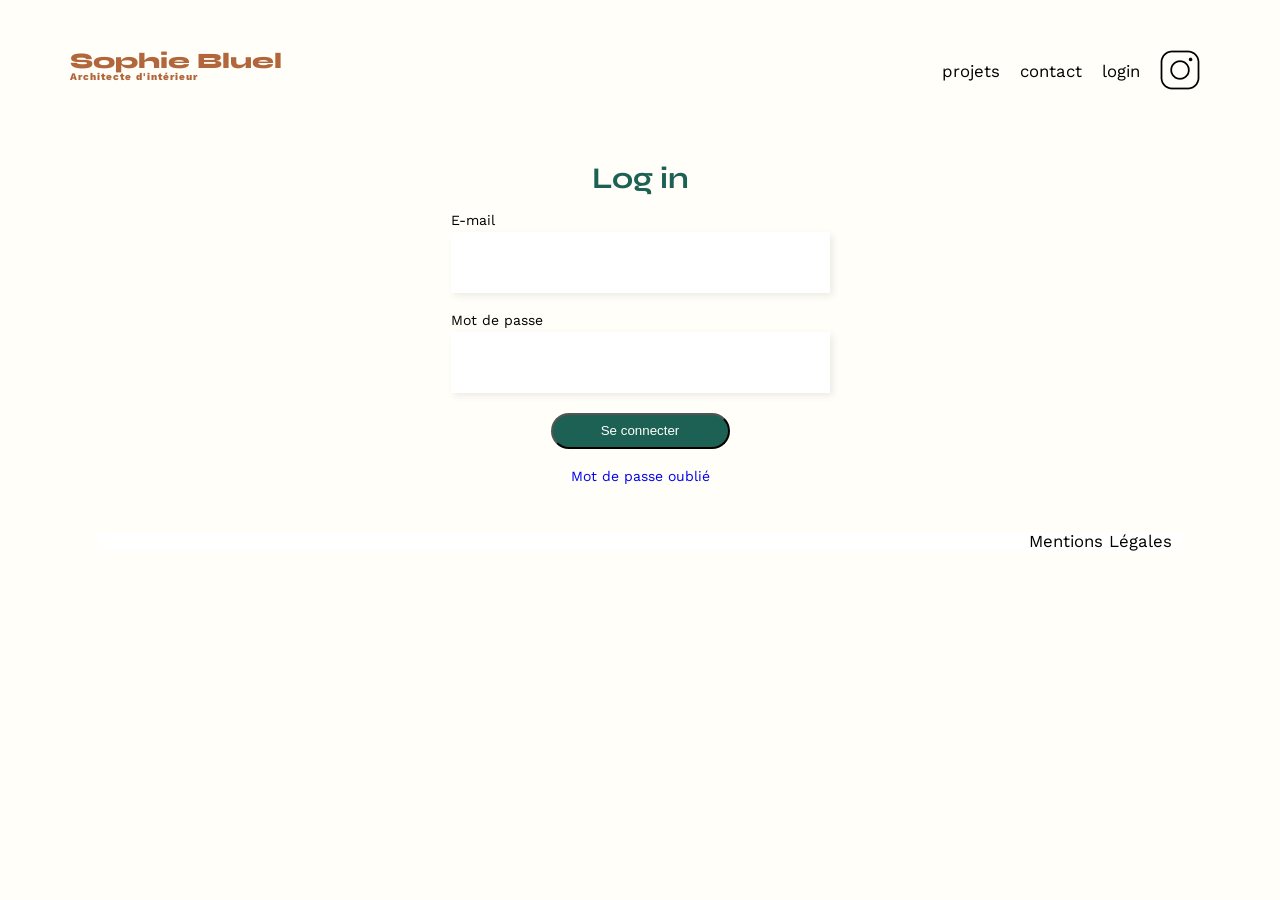
==== login.html @ 5f374e5b "Init projet 3" ====
<!doctype html>
<html lang="fr">
  <head>
    <meta charset="UTF-8" />
    <title>Sophie Bluel - Architecte d'intérieur</title>
    <meta name="viewport" content="width=device-width, initial-scale=1.0" />
    <link rel="preconnect" href="https://fonts.googleapis.com" />
    <link rel="preconnect" href="https://fonts.gstatic.com" crossorigin />
    <link
      href="https://fonts.googleapis.com/css2?family=Syne:wght@700;800&family=Work+Sans&display=swap"
      rel="stylesheet"
    />
    <meta name="description" content="" />
    <link rel="stylesheet" href="./assets/style.css" />
  </head>

  <body>
    <header>
      <a href="../index.html"
        ><h1>Sophie Bluel <span>Architecte d'intérieur</span></h1></a
      >
      <nav>
        <ul>
          <li class="btnNav btnProjet">projets</li>
          <li class="btnNav btnContact">contact</li>
          <li class="btnNav btnLogin">login</li>
          <li><img src="./assets/icons/instagram.png" alt="Instagram" /></li>
        </ul>
      </nav>
    </header>
    <main>
      <section class="containerLogin">
        <h2>Log in</h2>
        <form class="formLogin">
          <label for="email">E-mail</label>
          <input type="email" id="email" />

          <label for="password">Mot de passe</label>
          <input type="password" id="password" />

          <button>Se connecter</button>
        </form>
        <a href="#">Mot de passe oublié</a>
      </section>
    </main>
    <footer>
      <nav>
        <ul>
          <li>Mentions Légales</li>
        </ul>
      </nav>
    </footer>

    <script type="module" src="./login.js"></script>
  </body>
</html>
---- assets/style.css ----
/* http://meyerweb.com/eric/tools/css/reset/
   v2.0 | 20110126
   License: none (public domain)
*/

html,
body,
div,
span,
applet,
object,
iframe,
h1,
h2,
h3,
h4,
h5,
h6,
p,
blockquote,
pre,
a,
abbr,
acronym,
address,
big,
cite,
code,
del,
dfn,
em,
img,
ins,
kbd,
q,
s,
samp,
small,
strike,
strong,
sub,
sup,
tt,
var,
b,
u,
i,
center,
dl,
dt,
dd,
ol,
ul,
li,
fieldset,
form,
label,
legend,
table,
caption,
tbody,
tfoot,
thead,
tr,
th,
td,
article,
aside,
canvas,
details,
embed,
figure,
figcaption,
footer,
header,
hgroup,
menu,
nav,
output,
ruby,
section,
summary,
time,
mark,
audio,
video {
  margin: 0;
  padding: 0;
  border: 0;
  font-size: 100%;
  font: inherit;
  vertical-align: baseline;
}
/* HTML5 display-role reset for older browsers */
article,
aside,
details,
figcaption,
figure,
footer,
header,
hgroup,
menu,
nav,
section {
  display: block;
}
body {
  line-height: 1;
}
ol,
ul {
  list-style: none;
}
blockquote,
q {
  quotes: none;
}
blockquote:before,
blockquote:after,
q:before,
q:after {
  content: "";
  content: none;
}
table {
  border-collapse: collapse;
  border-spacing: 0;
}
a {
  text-decoration: none;
}
/** end reset css**/
* {
  scroll-behavior: smooth;
}

body {
  background-color: rgba(255, 254, 248, 1);
  max-width: 1140px;
  margin: auto;
  font-family: "Work Sans";
  font-size: 14px;
  scroll-behavior: smooth;
}

header {
  display: flex;
  justify-content: space-between;
  margin: 50px 0;
}
section {
  margin: 50px 0;
}

h1 {
  display: flex;
  flex-direction: column;
  font-family: "Syne";
  font-size: 22px;
  font-weight: 800;
  color: #b1663c;
}

h1 > span {
  font-family: "Work Sans";
  font-size: 10px;
  letter-spacing: 0.1em;
}

h2 {
  font-family: "Syne";
  font-weight: 700;
  font-size: 30px;
  color: #1d6154;
}
nav ul {
  display: flex;
  align-items: center;
  list-style-type: none;
}
nav li {
  padding: 0 10px;
  font-size: 1.2em;
}

li:hover {
  color: #b1663c;
  cursor: pointer;
}
#introduction {
  display: flex;
  align-items: center;
}
#introduction figure {
  flex: 1;
}
#introduction img {
  display: block;
  margin: auto;
  width: 80%;
}

#introduction article {
  flex: 1;
}
#introduction h2 {
  margin-bottom: 1em;
}

#introduction p {
  margin-bottom: 0.5em;
}
#portfolio h2 {
  text-align: center;
  margin-bottom: 1em;
}
.filters {
  display: flex;
  justify-content: center;
  gap: 15px;
  margin-bottom: 30px;
}

.filters button {
  background: white;
  border: 1px solid rgba(29, 97, 84, 1);
  border-radius: 60px;
  color: rgba(29, 97, 84, 1);
  height: 37px;
  min-width: 100px;
  padding: 10px 20px;
  font-size: 16px;
  font-weight: 700;
  font-family: "Syne", sans-serif;
  transition: 0.3s;
  display: flex;
  align-items: center;
  justify-content: center;
  line-height: 100%;
}
.filters button:hover {
  cursor: pointer;
}
button.active {
  background: rgba(29, 97, 84, 1);
  color: white;
}
.gallery {
  width: 100%;
  display: grid;
  grid-template-columns: 1fr 1fr 1fr;
  grid-column-gap: 20px;
  grid-row-gap: 20px;
}

.gallery img {
  width: 100%;
  height: 100%;
}
#contact {
  width: 50%;
  margin: auto;
}
#contact > * {
  text-align: center;
}
#contact h2 {
  margin-bottom: 20px;
}
#contact form {
  text-align: left;
  margin-top: 30px;
  display: flex;
  flex-direction: column;
}

input,
select {
  height: 50px;
  font-size: 1.2em;
  border: none;
  box-shadow: 0px 4px 14px rgba(0, 0, 0, 0.09);
}
#contact label {
  margin: 2em 0 1em 0;
}
#contact textarea {
  border: none;
  box-shadow: 0px 4px 14px rgba(0, 0, 0, 0.09);
  resize: none;
}

input[type="submit"] {
  font-family: "Syne";
  font-weight: 700;
  color: white;
  background-color: #1d6154;
  margin: 2em auto;
  width: 180px;
  text-align: center;
  border-radius: 60px;
}

footer nav ul {
  display: flex;
  justify-content: flex-end;
  margin: 2em;
  background: white;
}
.containerLogin {
  display: flex;
  flex-direction: column;
  align-items: center;
  justify-content: center;
  margin-top: 40px;
}
.containerLogin h2 {
  margin: 20px;
}
.containerLogin label {
  margin-bottom: 5px;
}
.containerLogin form {
  display: flex;
  flex-direction: column;
  width: 379px;
}
.containerLogin input {
  padding: 5px;
  font-size: 20px;
  background: rgba(255, 255, 255, 1);
  height: 51px;
  border: none;
  box-shadow: 3px 3px 7px rgba(0, 0, 0, 0.08);
  margin-bottom: 20px;
}
input:focus,
select:focus {
  outline: none;
}
.containerLogin button {
  background-color: #1d6154;
  color: white;
  width: 179px;
  height: 36px;
  margin: 0 auto 20px;
  border-radius: 60px;
}
.containerLogin button:hover {
  cursor: pointer;
}
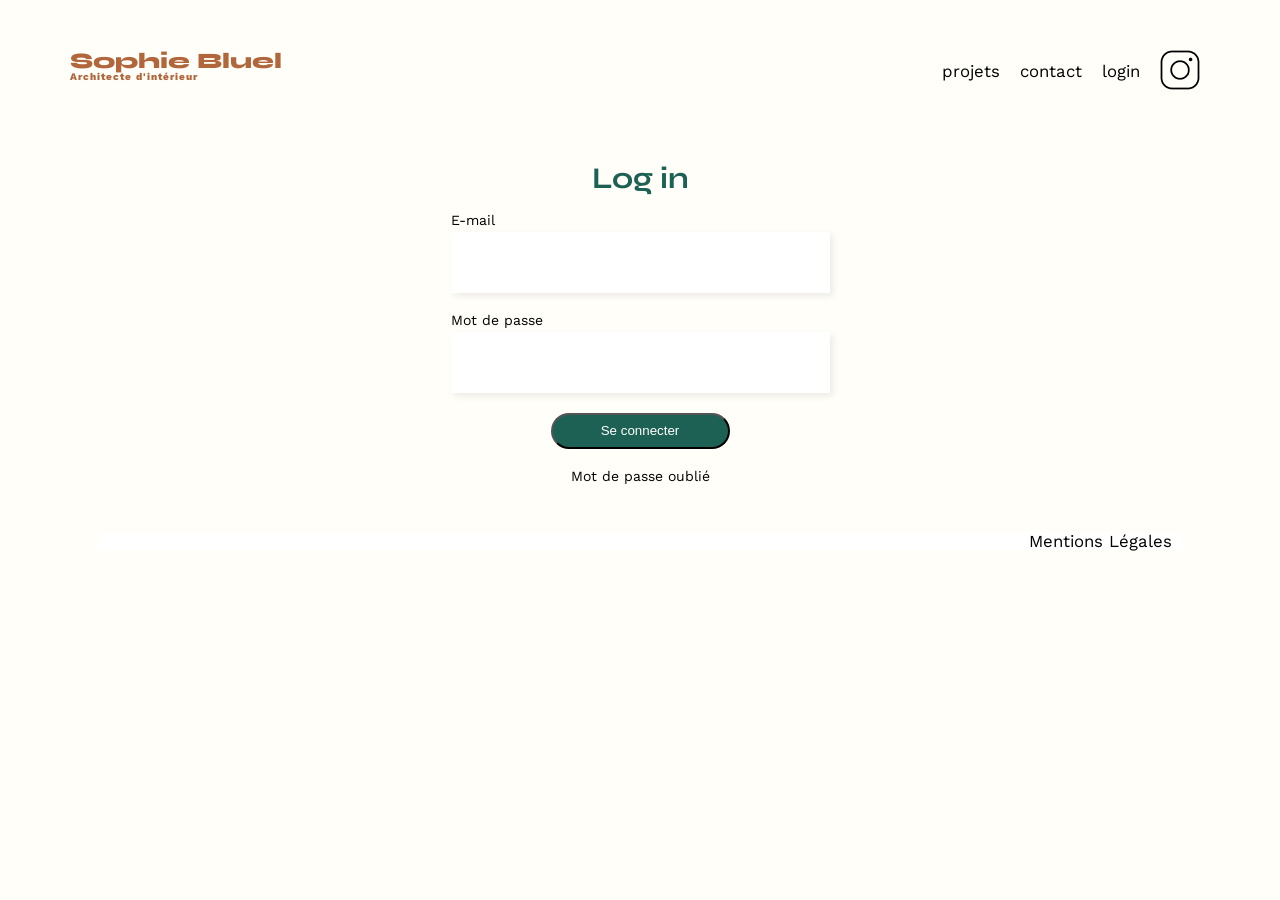
==== commit 738f745e: "ajout page et fonctionnalitée de conection et deconnection" ====
--- a/login.html
+++ b/login.html
@@ -21,10 +21,16 @@
       >
       <nav>
         <ul>
-          <li class="btnNav btnProjet">projets</li>
-          <li class="btnNav btnContact">contact</li>
-          <li class="btnNav btnLogin">login</li>
-          <li><img src="./assets/icons/instagram.png" alt="Instagram" /></li>
+          <a href="./index.html#contact"
+            ><li class="btnNav btnProjet">projets</li></a
+          >
+          <a href="./index.html#contact"
+            ><li class="btnNav btnContact">contact</li></a
+          >
+          <a href="#"><li class="btnNav btnLogin">login</li></a>
+          <li>
+            <img src="./assets/icons/instagram.png" alt="Instagram" />
+          </li>
         </ul>
       </nav>
     </header>
--- a/assets/style.css
+++ b/assets/style.css
@@ -129,6 +129,7 @@
 }
 a {
   text-decoration: none;
+  color: black;
 }
 /** end reset css**/
 * {
@@ -211,18 +212,18 @@
 #introduction p {
   margin-bottom: 0.5em;
 }
+/* Portfolio */
 #portfolio h2 {
   text-align: center;
   margin-bottom: 1em;
 }
-.filters {
+.filtresContainer {
   display: flex;
   justify-content: center;
   gap: 15px;
   margin-bottom: 30px;
 }
-
-.filters button {
+.filtre {
   background: white;
   border: 1px solid rgba(29, 97, 84, 1);
   border-radius: 60px;
@@ -239,7 +240,7 @@
   justify-content: center;
   line-height: 100%;
 }
-.filters button:hover {
+.filtre:hover {
   cursor: pointer;
 }
 button.active {
